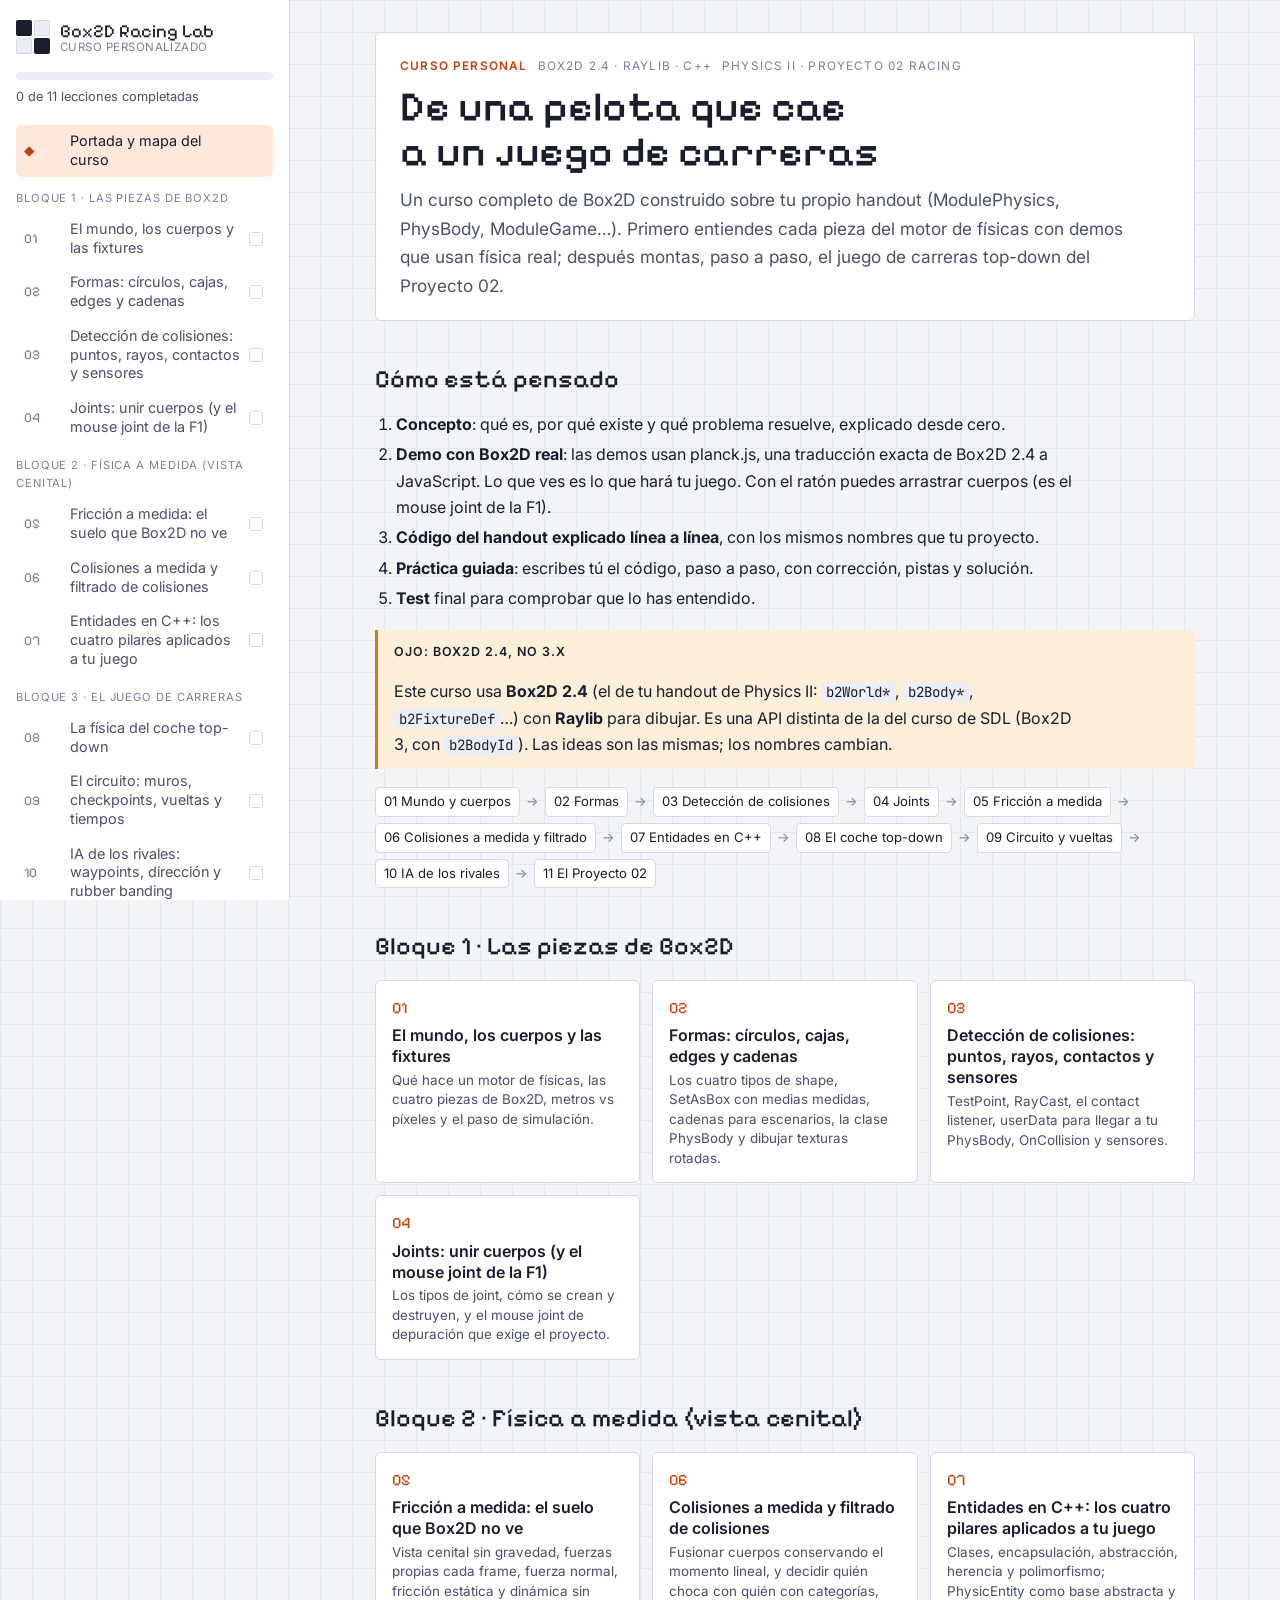
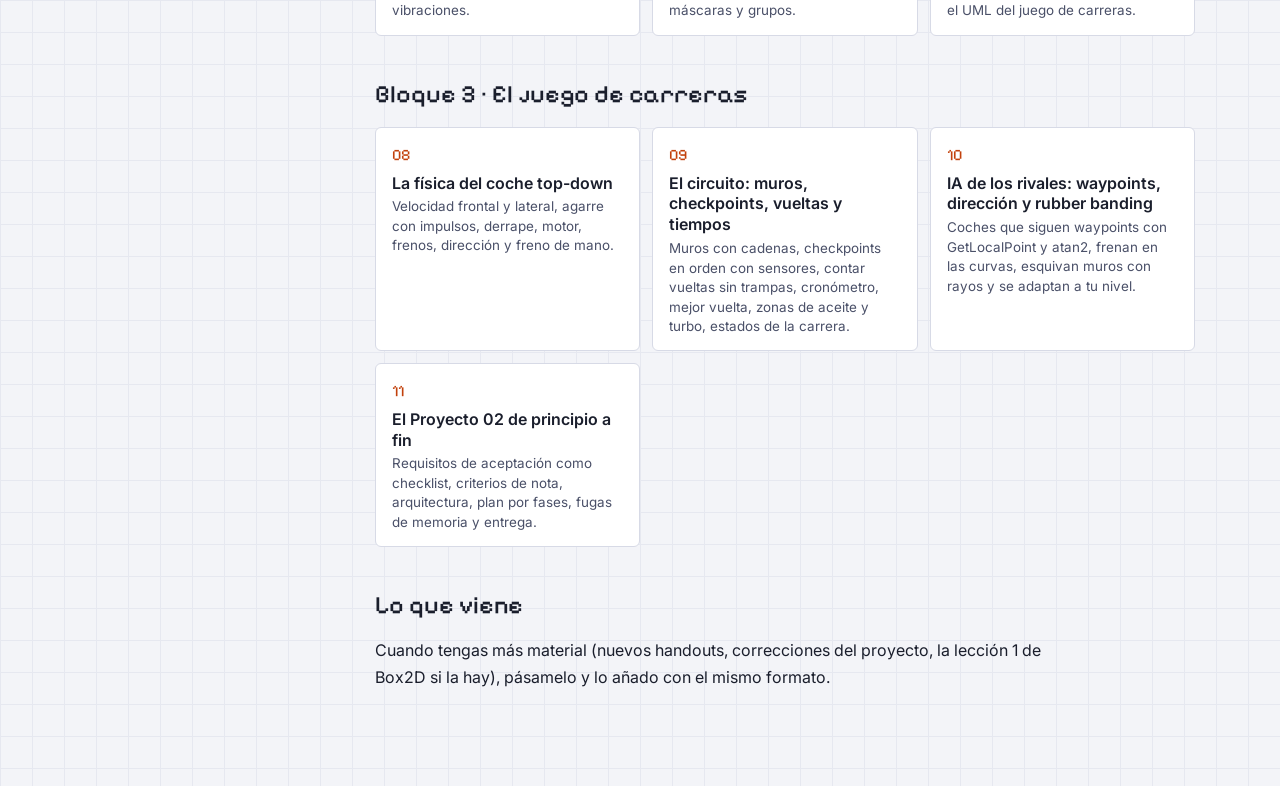
==== box2d-carreras/index.html @ 6aa29084 "Curso de Box2D para el juego de carreras (WIP: lecciones 01-11) Co-Authored-By: Claude Opus 5.5 <nor" ====
<!doctype html>
<html lang="es">
<head>
<meta charset="utf-8">
<meta name="viewport" content="width=device-width, initial-scale=1, viewport-fit=cover">
<title>Box2D Racing Lab</title>
<meta name="claude:viewport-fit-sides" content="cover">
<link rel="preconnect" href="https://fonts.googleapis.com">
<link rel="preconnect" href="https://fonts.gstatic.com" crossorigin>
<link rel="stylesheet" href="https://fonts.googleapis.com/css2?family=Inter:wght@400;500;600;700&family=JetBrains+Mono:wght@400;600&family=Pixelify+Sans:wght@400;500&display=swap">
<link rel="stylesheet" href="../css/estilo.css">
<style>
/* Este curso usa el acento del asfalto: un ámbar de carreras en vez del azul del curso SDL */
:root { --accent: #c2410c; --accent-soft: #fde8db; --accent-ink: #ffffff; }
@media (prefers-color-scheme: dark) { :root:not([data-theme="light"]) { --accent: #fb923c; --accent-soft: #3b2417; --accent-ink: #1a0f08; } }
:root[data-theme="dark"] { --accent: #fb923c; --accent-soft: #3b2417; --accent-ink: #1a0f08; }
.brand-mark i:nth-child(1) { background: var(--ink); } .brand-mark i:nth-child(4) { background: var(--ink); }
.brand-mark i:nth-child(2), .brand-mark i:nth-child(3) { background: var(--surface-2); border: 1px solid var(--line); }
.page .checklist { list-style: none; padding: 0; display: grid; gap: 6px; }
.checklist li { max-width: none; } .checklist span { min-width: 0; }
.checklist label { display: flex; gap: 10px; align-items: flex-start; cursor: pointer; }
.checklist input { margin-top: 5px; accent-color: var(--accent); }
.formula { font-family: var(--font-mono); background: var(--surface); border: 1px solid var(--line); border-radius: 6px; padding: 10px 14px; margin: 12px 0; overflow-x: auto; white-space: pre; font-size: .9rem; }
</style>
<script>
window.CURSO = {
  clave: "box2dcurso",
  titulo: "Box2D Racing Lab",
  portada({ lecciones, hechos, nota }) {
    const grupos = [...new Set(lecciones.map((l) => l.grupo))];
    return `
      <header class="lesson-head">
        <div class="eyebrow"><b>Curso personal</b><span>Box2D 2.4 · Raylib · C++</span><span>Physics II · Proyecto 02 Racing</span></div>
        <h1>De una pelota que cae a un juego de carreras</h1>
        <p class="lead">Un curso completo de Box2D construido sobre tu propio handout (ModulePhysics, PhysBody, ModuleGame…). Primero entiendes cada pieza del motor de físicas con demos que usan física real; después montas, paso a paso, el juego de carreras top-down del Proyecto 02.</p>
      </header>
      <h2>Cómo está pensado</h2>
      <ol>
        <li><strong>Concepto</strong>: qué es, por qué existe y qué problema resuelve, explicado desde cero.</li>
        <li><strong>Demo con Box2D real</strong>: las demos usan planck.js, una traducción exacta de Box2D 2.4 a JavaScript. Lo que ves es lo que hará tu juego. Con el ratón puedes arrastrar cuerpos (es el mouse joint de la F1).</li>
        <li><strong>Código del handout explicado línea a línea</strong>, con los mismos nombres que tu proyecto.</li>
        <li><strong>Práctica guiada</strong>: escribes tú el código, paso a paso, con corrección, pistas y solución.</li>
        <li><strong>Test</strong> final para comprobar que lo has entendido.</li>
      </ol>
      ${nota(`<p>Este curso usa <strong>Box2D 2.4</strong> (el de tu handout de Physics II: <code>b2World*</code>, <code>b2Body*</code>, <code>b2FixtureDef</code>…) con <strong>Raylib</strong> para dibujar. Es una API distinta de la del curso de SDL (Box2D 3, con <code>b2BodyId</code>). Las ideas son las mismas; los nombres cambian.</p>`, "warn", "Ojo: Box2D 2.4, no 3.x")}
      <div class="path">${lecciones.map((l, i) => `<span>${l.num} ${l.corto || l.titulo}</span>${i < lecciones.length - 1 ? "<i>→</i>" : ""}`).join("")}</div>
      ${grupos.map((g) => `<h2>${g}</h2><div class="cards">${lecciones.filter((l) => l.grupo === g).map((l) => `
        <a class="card ${hechos[l.id] ? "done" : ""}" href="#${l.id}"><span class="num">${l.num}</span><span class="ttl">${l.titulo}</span><span class="sum">${l.resumen}</span></a>`).join("")}</div>`).join("")}
      <h2>Lo que viene</h2>
      <p>Cuando tengas más material (nuevos handouts, correcciones del proyecto, la lección 1 de Box2D si la hay), pásamelo y lo añado con el mismo formato.</p>`;
  }
};
</script>
</head>
<body>
<div class="mobile-bar">
  <button type="button" class="btn" id="menu-btn" aria-label="Abrir temario">☰ Temario</button>
  <span class="brand-name">Box2D Racing Lab</span>
</div>
<div class="app">
  <aside class="side" id="side">
    <a class="brand" href="#inicio">
      <span class="brand-mark" aria-hidden="true"><i></i><i></i><i></i><i></i></span>
      <span class="brand-name">Box2D Racing Lab<small>CURSO PERSONALIZADO</small></span>
    </a>
    <div class="progress-box">
      <div class="bar"><span id="prog-bar"></span></div>
      <span id="prog-txt"></span>
    </div>
    <nav aria-label="Temario"><ul class="toc" id="toc"></ul></nav>
    <div class="side-foot">
      <button type="button" class="btn" id="theme-btn">Cambiar tema</button>
      <button type="button" class="btn" id="reset-btn">Reiniciar progreso</button>
    </div>
  </aside>
  <main class="main"><div class="page" id="page"></div></main>
</div>

<script src="vendor/planck.min.js"></script>
<script src="../js/nucleo.js"></script>
<script src="../js/practica.js"></script>
<script src="js/b2demo.js"></script>
<script src="js/coche.js"></script>
<!-- Lecciones -->
<script src="lecciones/B01_mundo.js"></script>
<script src="lecciones/B02_formas.js"></script>
<script src="lecciones/B03_colisiones.js"></script>
<script src="lecciones/B04_joints.js"></script>
<script src="lecciones/B05_friccion.js"></script>
<script src="lecciones/B06_filtrado.js"></script>
<script src="lecciones/B07_entidades.js"></script>
<script src="lecciones/B08_coche.js"></script>
<script src="lecciones/B09_circuito.js"></script>
<script src="lecciones/B10_ia.js"></script>
<script src="lecciones/B11_proyecto.js"></script>
<!-- Prácticas guiadas -->
<script src="practicas/Q01_mundo.js"></script>
<script src="practicas/Q02_formas.js"></script>
<script src="practicas/Q03_colisiones.js"></script>
<script src="practicas/Q04_joints.js"></script>
<script src="practicas/Q05_friccion.js"></script>
<script src="practicas/Q06_filtrado.js"></script>
<script src="practicas/Q07_entidades.js"></script>
<script src="practicas/Q08_coche.js"></script>
<script src="practicas/Q09_circuito.js"></script>
<script src="practicas/Q10_ia.js"></script>
</body>
</html>
---- css/estilo.css ----
/* Layout: barra lateral con el temario (como el panel de capas de Tiled) + columna de lectura.
   Fondo con rejilla de 32px que recuerda a un mapa de tiles. */
:root {
  --bg: #f3f4f8;
  --bg-grid: #e6e8f0;
  --surface: #ffffff;
  --surface-2: #eceef5;
  --ink: #1a1e2c;
  --ink-2: #4a5068;
  --ink-3: #7a8097;
  --line: #d7dae6;
  --accent: #3552c8;
  --accent-ink: #ffffff;
  --accent-soft: #e2e7fb;
  --amber: #c97d12;
  --amber-soft: #fbefd9;
  --ok: #1f8a4c;
  --ok-soft: #dcf2e4;
  --bad: #c0392b;
  --bad-soft: #f9e1de;
  --code-bg: #1d2130;
  --code-ink: #e3e6f0;
  --code-com: #7f88a6;
  --code-kw: #8fb3ff;
  --code-ty: #7fd6c2;
  --code-str: #f2c27b;
  --code-num: #f59e8b;
  --code-fn: #d5b8ff;
  --code-pp: #f08bb4;
  --font-display: "Pixelify Sans", "Space Grotesk", system-ui, sans-serif;
  --font-body: "Inter", system-ui, -apple-system, "Segoe UI", sans-serif;
  --font-mono: "JetBrains Mono", ui-monospace, "Cascadia Code", Consolas, monospace;
  --radius: 6px;
  --side-w: 290px;
}
@media (prefers-color-scheme: dark) {
  :root:not([data-theme="light"]) {
    --bg: #12141c; --bg-grid: #1a1d28; --surface: #1a1d28; --surface-2: #232736;
    --ink: #e7e9f2; --ink-2: #b2b7cb; --ink-3: #7f8499; --line: #2e3345;
    --accent: #7e95ff; --accent-ink: #10131c; --accent-soft: #252c4d;
    --amber: #f0b44c; --amber-soft: #3a2f1a; --ok: #4cc782; --ok-soft: #173325;
    --bad: #f07b6e; --bad-soft: #3a1f1d; --code-bg: #0d0f15;
    color-scheme: dark;
  }
}
:root[data-theme="dark"] {
  --bg: #12141c; --bg-grid: #1a1d28; --surface: #1a1d28; --surface-2: #232736;
  --ink: #e7e9f2; --ink-2: #b2b7cb; --ink-3: #7f8499; --line: #2e3345;
  --accent: #7e95ff; --accent-ink: #10131c; --accent-soft: #252c4d;
  --amber: #f0b44c; --amber-soft: #3a2f1a; --ok: #4cc782; --ok-soft: #173325;
  --bad: #f07b6e; --bad-soft: #3a1f1d; --code-bg: #0d0f15;
  color-scheme: dark;
}

* { box-sizing: border-box; }
html, body { margin: 0; }
body {
  background-color: var(--bg);
  background-image:
    linear-gradient(var(--bg-grid) 1px, transparent 1px),
    linear-gradient(90deg, var(--bg-grid) 1px, transparent 1px);
  background-size: 32px 32px;
  color: var(--ink);
  font-family: var(--font-body);
  font-size: 16px;
  line-height: 1.65;
}
body::before {
  content: ""; position: fixed; inset: 0 0 auto; height: env(safe-area-inset-top, 0px);
  z-index: 50; background: var(--surface);
}
a { color: var(--accent); }
:focus-visible { outline: 2px solid var(--accent); outline-offset: 2px; }

/* ---------- Estructura ---------- */
.app { display: grid; grid-template-columns: var(--side-w) minmax(0, 1fr); min-height: 100vh; }
.side {
  position: sticky; top: env(safe-area-inset-top, 0px); height: 100vh; overflow-y: auto;
  background: var(--surface); border-right: 1px solid var(--line);
  padding-block: 20px; padding-left: max(16px, env(safe-area-inset-left, 0px)); padding-right: 16px;
  display: flex; flex-direction: column; gap: 18px;
}
.brand { display: flex; align-items: center; gap: 10px; text-decoration: none; color: var(--ink); }
.brand-mark {
  width: 34px; height: 34px; flex: none; display: grid; grid-template-columns: repeat(2, 1fr); gap: 2px;
}
.brand-mark i { background: var(--accent); border-radius: 2px; }
.brand-mark i:nth-child(2) { background: var(--amber); }
.brand-mark i:nth-child(3) { background: var(--ink-3); }
.brand-name { font-family: var(--font-display); font-size: 1.15rem; line-height: 1.1; }
.brand-name small { display: block; font-family: var(--font-body); font-size: .72rem; color: var(--ink-3); letter-spacing: .04em; }

.progress-box { display: grid; gap: 6px; font-size: .8rem; color: var(--ink-2); }
.bar { height: 8px; background: var(--surface-2); border-radius: 99px; overflow: hidden; }
.bar > span { display: block; height: 100%; background: var(--accent); width: 0; transition: width .3s; }

.toc { list-style: none; margin: 0; padding: 0; display: grid; gap: 2px; }
.toc-group { font-size: .7rem; text-transform: uppercase; letter-spacing: .08em; color: var(--ink-3); margin: 10px 0 4px; }
.toc a {
  display: grid; grid-template-columns: 38px minmax(0, 1fr) 16px; align-items: center; gap: 8px;
  padding: 7px 8px; border-radius: var(--radius); text-decoration: none; color: var(--ink-2); font-size: .9rem; line-height: 1.3;
}
.toc a:hover { background: var(--surface-2); color: var(--ink); }
.toc a.active { background: var(--accent-soft); color: var(--ink); }
.toc .num { font-family: var(--font-display); font-size: .85rem; color: var(--ink-3); }
.toc a.active .num { color: var(--accent); }
.toc .check { width: 14px; height: 14px; border: 1.5px solid var(--line); border-radius: 3px; }
.toc a.done .check { background: var(--ok); border-color: var(--ok); }
.side-foot { margin-top: auto; display: flex; gap: 8px; flex-wrap: wrap; }

.btn {
  font: inherit; font-size: .85rem; cursor: pointer; border-radius: var(--radius);
  border: 1px solid var(--line); background: var(--surface); color: var(--ink); padding: 6px 12px;
  display: inline-flex; align-items: center; gap: 6px; text-decoration: none; line-height: 1.3;
}
.btn:hover { border-color: var(--accent); }
.btn.primary { background: var(--accent); color: var(--accent-ink); border-color: var(--accent); }
.btn.on { background: var(--accent-soft); border-color: var(--accent); }
.btn:disabled { opacity: .45; cursor: default; }

.main { min-width: 0; padding-block: 32px 80px; padding-left: max(16px, env(safe-area-inset-left, 0px)); padding-right: max(16px, env(safe-area-inset-right, 0px)); }
.page { max-width: 820px; margin: 0 auto; }
.mobile-bar { display: none; }

/* ---------- Tipografía de la lección ---------- */
.lesson-head { background: var(--surface); border: 1px solid var(--line); border-radius: var(--radius); padding: 24px 24px 20px; margin-bottom: 28px; }
.eyebrow { font-size: .74rem; letter-spacing: .1em; text-transform: uppercase; color: var(--ink-3); display: flex; gap: 10px; flex-wrap: wrap; }
.eyebrow b { color: var(--accent); font-weight: 600; }
h1 { font-family: var(--font-display); font-weight: 500; font-size: clamp(1.9rem, 4vw, 2.6rem); line-height: 1.1; margin: 8px 0 10px; text-wrap: balance; }
h2 { font-family: var(--font-display); font-weight: 500; font-size: 1.55rem; line-height: 1.2; margin: 44px 0 10px; text-wrap: balance; }
h3 { font-size: 1.08rem; margin: 26px 0 6px; text-wrap: balance; }
.lead { font-size: 1.08rem; color: var(--ink-2); margin: 0; max-width: 65ch; }
.page p, .page li { max-width: 68ch; }
.page ul, .page ol { padding-left: 1.3em; }
.page li + li { margin-top: 4px; }
code { overflow-wrap: anywhere; font-family: var(--font-mono); font-size: .88em; background: var(--surface-2); padding: 1px 5px; border-radius: 4px; }
kbd { font-family: var(--font-mono); font-size: .8em; border: 1px solid var(--line); border-bottom-width: 2px; border-radius: 4px; padding: 0 5px; background: var(--surface); }
.goals { display: grid; grid-template-columns: repeat(auto-fit, minmax(220px, 1fr)); gap: 10px; margin-top: 18px; padding: 0; list-style: none; }
.goals li { margin: 0; font-size: .9rem; color: var(--ink-2); padding-left: 22px; position: relative; max-width: none; }
.goals li::before { content: ""; position: absolute; left: 0; top: .45em; width: 10px; height: 10px; background: var(--accent); border-radius: 2px; }

/* ---------- Bloques ---------- */
.note { border-left: 3px solid var(--accent); background: var(--accent-soft); padding: 12px 16px; border-radius: 0 var(--radius) var(--radius) 0; margin: 18px 0; }
.note.warn { border-color: var(--amber); background: var(--amber-soft); }
.note.game { border-color: var(--ok); background: var(--ok-soft); }
.note > :first-child { margin-top: 0; } .note > :last-child { margin-bottom: 0; }
.note-title { font-weight: 600; font-size: .78rem; letter-spacing: .08em; text-transform: uppercase; display: block; margin-bottom: 4px; }

.code { margin: 16px 0; border-radius: var(--radius); overflow: hidden; background: var(--code-bg); }
.code-head { display: flex; justify-content: space-between; align-items: center; gap: 8px; padding: 6px 12px; font-family: var(--font-mono); font-size: .75rem; color: var(--code-com); border-bottom: 1px solid rgba(255,255,255,.07); }
.code-head button { font: inherit; background: none; border: 1px solid rgba(255,255,255,.15); color: var(--code-ink); border-radius: 4px; padding: 2px 8px; cursor: pointer; }
.code pre { margin: 0; padding: 14px 16px; overflow-x: auto; color: var(--code-ink); font-family: var(--font-mono); font-size: .84rem; line-height: 1.6; tab-size: 4; }
.code pre code { background: none; padding: 0; font-size: inherit; overflow-wrap: normal; }
.t-com { color: var(--code-com); font-style: italic; } .t-kw { color: var(--code-kw); } .t-ty { color: var(--code-ty); }
.t-str { color: var(--code-str); } .t-num { color: var(--code-num); } .t-fn { color: var(--code-fn); } .t-pp { color: var(--code-pp); }
.t-tag { color: var(--code-kw); } .t-attr { color: var(--code-ty); } .t-hl { background: rgba(255, 214, 102, .16); display: inline-block; width: 100%; }

.todo { border: 1px solid var(--line); background: var(--surface); border-radius: var(--radius); padding: 16px 18px; margin: 18px 0; }
.todo-head { display: flex; gap: 10px; align-items: baseline; flex-wrap: wrap; }
.todo-tag { font-family: var(--font-display); color: var(--amber); font-size: 1rem; }
.todo-file { font-family: var(--font-mono); font-size: .78rem; color: var(--ink-3); }
.todo > p { margin: 8px 0; }
details.sol { margin-top: 10px; }
details.sol > summary { cursor: pointer; color: var(--accent); font-weight: 600; font-size: .9rem; }
details.sol[open] > summary { margin-bottom: 4px; }

table.t { border-collapse: collapse; width: 100%; font-size: .9rem; margin: 14px 0; }
.table-wrap { overflow-x: auto; }
table.t th, table.t td { text-align: left; padding: 8px 10px; border-bottom: 1px solid var(--line); vertical-align: top; }
table.t th { font-size: .75rem; letter-spacing: .06em; text-transform: uppercase; color: var(--ink-3); font-weight: 600; }

/* ---------- Demos ---------- */
.demo { background: var(--surface); border: 1px solid var(--line); border-radius: var(--radius); margin: 22px 0; overflow: hidden; }
.demo-head { padding: 12px 16px; border-bottom: 1px solid var(--line); display: flex; justify-content: space-between; gap: 10px; flex-wrap: wrap; align-items: baseline; }
.demo-title { font-family: var(--font-display); font-size: 1.05rem; }
.demo-hint { font-size: .8rem; color: var(--ink-3); }
.demo-body { padding: 14px 16px; display: grid; gap: 12px; }
.demo canvas { display: block; width: 100%; max-width: 100%; border-radius: 4px; background: var(--surface-2); touch-action: none; }
.demo canvas:focus-visible { outline: 2px solid var(--accent); }
.controls { display: flex; flex-wrap: wrap; gap: 8px 14px; align-items: center; font-size: .88rem; }
.controls label { display: inline-flex; align-items: center; gap: 8px; }
.controls input[type="range"] { width: 140px; accent-color: var(--accent); }
.controls select { font: inherit; font-size: .85rem; padding: 4px 6px; border-radius: 4px; border: 1px solid var(--line); background: var(--surface); color: var(--ink); }
.readout { display: flex; flex-wrap: wrap; gap: 8px; font-family: var(--font-mono); font-size: .8rem; font-variant-numeric: tabular-nums; }
.readout span { background: var(--surface-2); padding: 3px 8px; border-radius: 4px; }
.readout b { color: var(--accent); font-weight: 600; }
.log { font-family: var(--font-mono); font-size: .78rem; background: var(--code-bg); color: var(--code-ink); border-radius: 4px; padding: 10px 12px; max-height: 190px; overflow-y: auto; white-space: pre-wrap; margin: 0; }
.split { display: grid; grid-template-columns: repeat(auto-fit, minmax(260px, 1fr)); gap: 12px; }
.split > * { min-width: 0; }
textarea.xml { width: 100%; min-height: 260px; font-family: var(--font-mono); font-size: .8rem; line-height: 1.5; border: 1px solid var(--line); border-radius: 4px; padding: 10px; background: var(--surface-2); color: var(--ink); resize: vertical; }
input.query { width: 100%; font-family: var(--font-mono); font-size: .82rem; padding: 7px 10px; border: 1px solid var(--line); border-radius: 4px; background: var(--surface-2); color: var(--ink); }

/* ---------- Quiz ---------- */
.quiz { display: grid; gap: 14px; margin: 16px 0; }
.q { background: var(--surface); border: 1px solid var(--line); border-radius: var(--radius); padding: 14px 16px; }
.q-text { font-weight: 600; margin: 0 0 10px; }
.q-opts { display: grid; gap: 6px; }
.q-opts button { text-align: left; font: inherit; font-size: .92rem; padding: 8px 12px; border-radius: 5px; border: 1px solid var(--line); background: var(--surface); color: var(--ink); cursor: pointer; }
.q-opts button:hover:not(:disabled) { border-color: var(--accent); }
.q-opts button.right { background: var(--ok-soft); border-color: var(--ok); }
.q-opts button.wrong { background: var(--bad-soft); border-color: var(--bad); }
.q-opts button:disabled { cursor: default; }
.q-exp { margin: 10px 0 0; font-size: .9rem; color: var(--ink-2); }

.lesson-foot { display: flex; justify-content: space-between; gap: 10px; flex-wrap: wrap; margin-top: 48px; padding-top: 20px; border-top: 1px solid var(--line); }
.done-toggle.on { background: var(--ok); border-color: var(--ok); color: #fff; }

/* ---------- Portada ---------- */
.cards { display: grid; grid-template-columns: repeat(auto-fill, minmax(230px, 1fr)); gap: 12px; margin: 18px 0; }
.card { background: var(--surface); border: 1px solid var(--line); border-radius: var(--radius); padding: 14px 16px; text-decoration: none; color: var(--ink); display: grid; gap: 4px; align-content: start; }
.card:hover { border-color: var(--accent); }
.card .num { font-family: var(--font-display); color: var(--accent); }
.card .ttl { font-weight: 600; line-height: 1.3; }
.card .sum { font-size: .84rem; color: var(--ink-2); line-height: 1.45; }
.card.done .num::after { content: " ✓"; color: var(--ok); }
.path { display: flex; flex-wrap: wrap; gap: 6px; align-items: center; font-size: .82rem; margin: 10px 0; }
.path span { background: var(--surface); border: 1px solid var(--line); border-radius: 4px; padding: 3px 8px; }
.path i { color: var(--ink-3); font-style: normal; }

@media (max-width: 900px) {
  .app { grid-template-columns: minmax(0, 1fr); }
  .side { position: fixed; inset: 0 auto 0 0; width: min(320px, 88vw); z-index: 40; transform: translateX(-102%); transition: transform .2s; box-shadow: 0 0 40px rgba(0,0,0,.25); padding-top: calc(20px + env(safe-area-inset-top, 0px)); }
  .side.open { transform: none; }
  .mobile-bar {
    display: flex; align-items: center; justify-content: space-between; gap: 10px; position: sticky; top: env(safe-area-inset-top, 0px); z-index: 30;
    background: var(--surface); border-bottom: 1px solid var(--line);
    padding-block: 10px; padding-left: max(16px, env(safe-area-inset-left, 0px)); padding-right: max(16px, env(safe-area-inset-right, 0px));
  }
  .main { padding-top: 20px; }
  .lesson-head { padding: 18px 16px; }
}
@media (prefers-reduced-motion: reduce) { * { transition: none !important; scroll-behavior: auto !important; } }

/* ---------- Práctica guiada ---------- */
.head-actions { display: flex; flex-wrap: wrap; gap: 10px; align-items: center; margin-top: 18px; font-size: .85rem; color: var(--ink-3); }
.prac { margin: 48px 0 24px; border: 2px solid var(--accent); border-radius: var(--radius); background: var(--surface); overflow: hidden; scroll-margin-top: 70px; }
.prac-head { padding: 18px 20px; background: var(--accent-soft); border-bottom: 1px solid var(--line); }
.prac-eyebrow { font-size: .72rem; letter-spacing: .1em; text-transform: uppercase; color: var(--accent); font-weight: 600; }
.prac-prog { display: flex; align-items: center; gap: 12px; margin-top: 12px; font-size: .82rem; color: var(--ink-2); flex-wrap: wrap; }
.prac-prog .bar { flex: 1 1 140px; background: var(--surface); }
.paso { padding: 18px 20px; border-top: 1px solid var(--line); }
.paso:first-of-type { border-top: 0; }
.paso.resuelto { opacity: .78; }
.paso.actual { background: var(--surface); }
.paso h3 { margin-top: 2px; }
.paso-num { font-family: var(--font-display); color: var(--amber); font-size: .95rem; }
.slot { font: inherit; font-family: var(--font-mono); font-size: .84rem; color: var(--code-str); background: rgba(255,255,255,.07); border: 1px dashed var(--code-com); border-radius: 3px; padding: 0 4px; margin: 0 1px; max-width: 100%; }
.slot:focus { outline: 2px solid var(--code-kw); outline-offset: 1px; border-style: solid; }
.slot.good { border: 1px solid #4cc782; color: #9be7b8; }
.slot.bad { border: 1px solid #f07b6e; background: rgba(240,123,110,.15); }
.prac-ta { width: 100%; min-height: 120px; font-family: var(--font-mono); font-size: .84rem; line-height: 1.6; tab-size: 4; background: var(--code-bg); color: var(--code-ink); border: 2px dashed var(--code-com); border-radius: var(--radius); padding: 12px 14px; resize: vertical; margin: 4px 0 8px; }
.prac-ta:focus { outline: none; border-style: solid; border-color: var(--code-kw); }
.prac-ta.good { border: 2px solid var(--ok); }
.prac-ta.bad { border: 2px solid var(--bad); }
.paso-btns { display: flex; flex-wrap: wrap; gap: 8px; margin-top: 10px; }
.paso-pistas { display: grid; gap: 6px; margin-top: 10px; }
.pista { background: var(--amber-soft); border-left: 3px solid var(--amber); padding: 8px 12px; border-radius: 0 4px 4px 0; font-size: .92rem; }
.paso-fb { margin-top: 12px; padding: 12px 14px; border-radius: var(--radius); font-size: .93rem; display: grid; gap: 8px; justify-items: start; }
.paso-fb ul { margin: 0; padding-left: 1.2em; }
.paso-fb.ok { background: var(--ok-soft); border: 1px solid var(--ok); }
.paso-fb.bad { background: var(--bad-soft); border: 1px solid var(--bad); }
.paso-fb.info { background: var(--amber-soft); border: 1px solid var(--amber); }
.porque { color: var(--ink-2); }
.prac-fin { padding: 18px 20px; background: var(--ok-soft); border-top: 1px solid var(--ok); }
/* Sin ligaduras: que "->" y "!=" se vean tal cual se escriben */
code, pre, kbd, .slot, .prac-ta, textarea.xml, input.query, .log, .readout { font-variant-ligatures: none; font-feature-settings: "liga" 0, "calt" 0; }
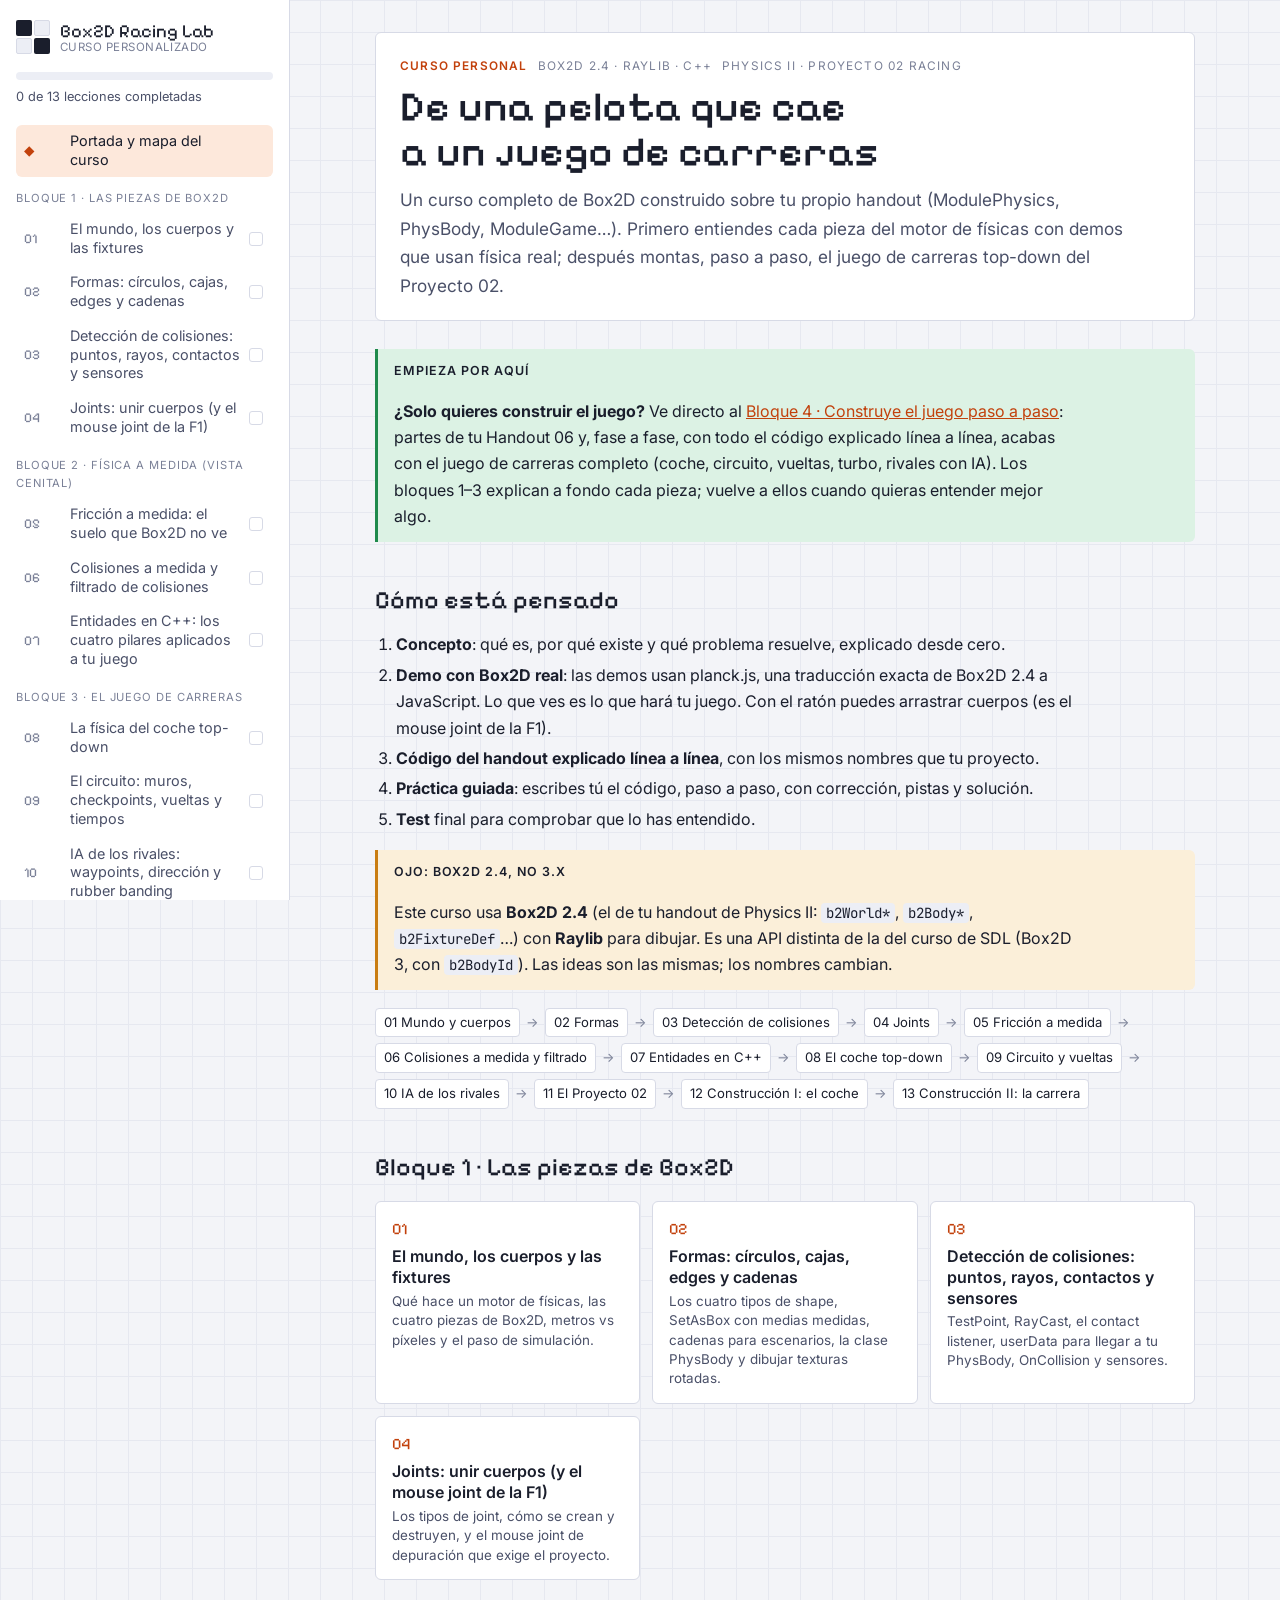
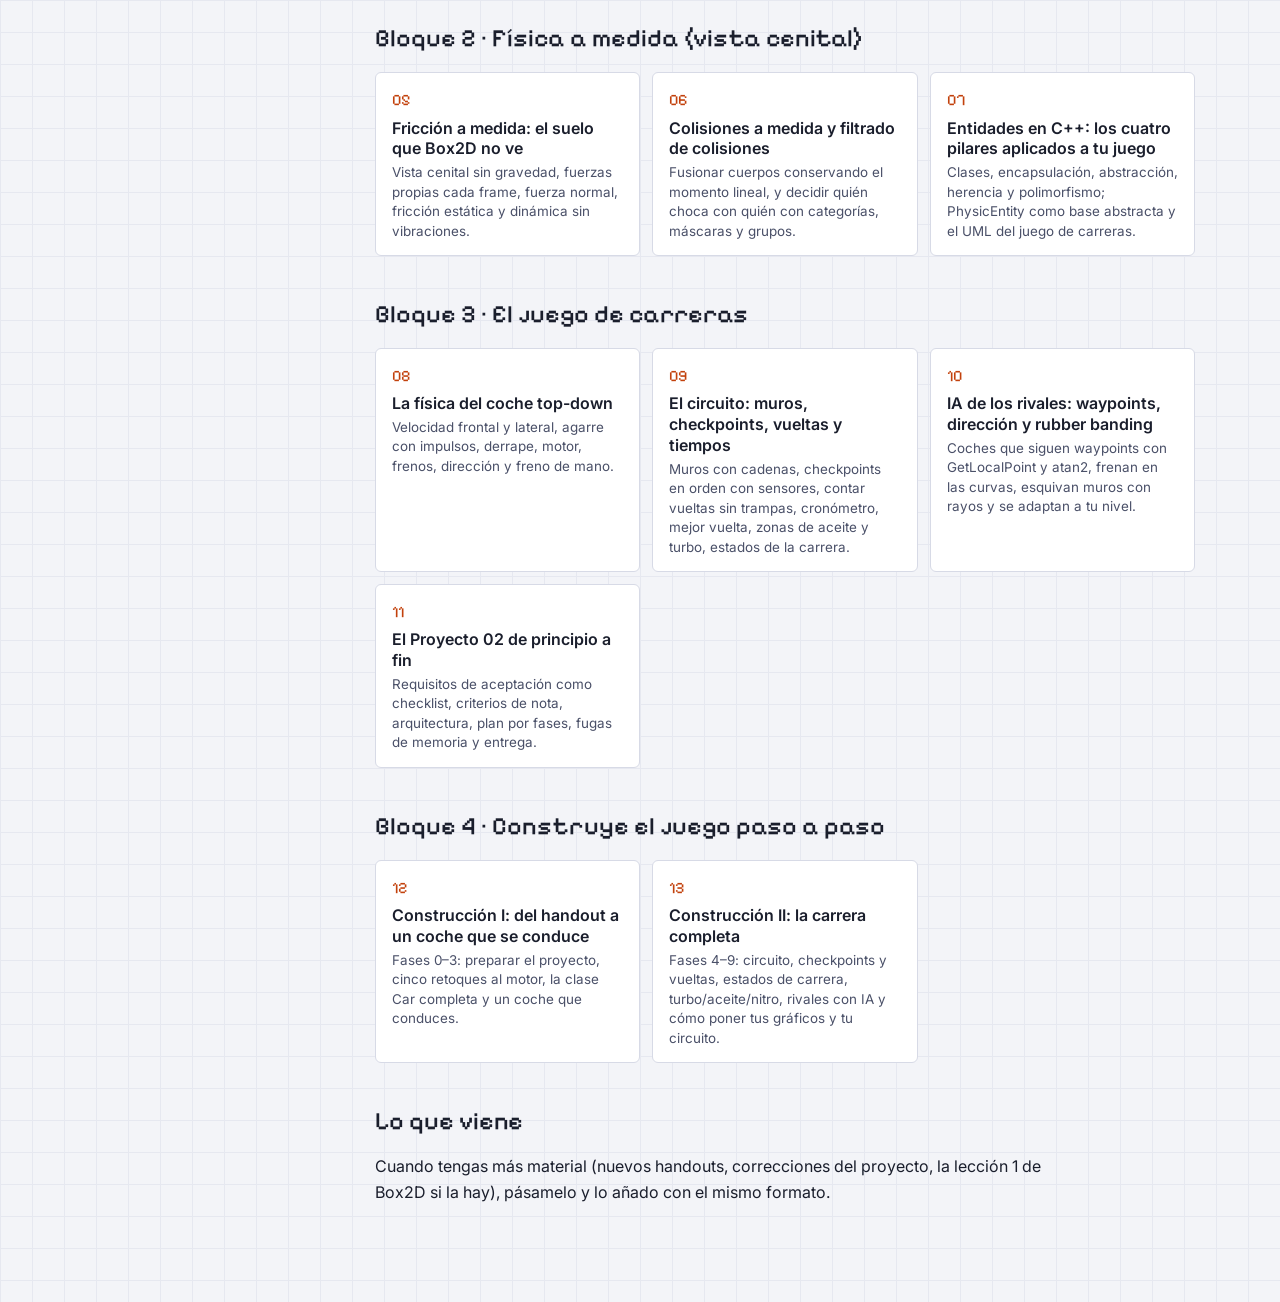
==== commit a3f92c5f: "Guía de construcción del juego de carreras paso a paso (fases 0-9) con código verificado Juego compl" ====
--- a/box2d-carreras/index.html
+++ b/box2d-carreras/index.html
@@ -34,6 +34,7 @@
         <h1>De una pelota que cae a un juego de carreras</h1>
         <p class="lead">Un curso completo de Box2D construido sobre tu propio handout (ModulePhysics, PhysBody, ModuleGame…). Primero entiendes cada pieza del motor de físicas con demos que usan física real; después montas, paso a paso, el juego de carreras top-down del Proyecto 02.</p>
       </header>
+      ${nota(`<p><strong>¿Solo quieres construir el juego?</strong> Ve directo al <a href="#b12">Bloque 4 · Construye el juego paso a paso</a>: partes de tu Handout 06 y, fase a fase, con todo el código explicado línea a línea, acabas con el juego de carreras completo (coche, circuito, vueltas, turbo, rivales con IA). Los bloques 1–3 explican a fondo cada pieza; vuelve a ellos cuando quieras entender mejor algo.</p>`, "game", "Empieza por aquí")}
       <h2>Cómo está pensado</h2>
       <ol>
         <li><strong>Concepto</strong>: qué es, por qué existe y qué problema resuelve, explicado desde cero.</li>
@@ -93,6 +94,8 @@
 <script src="lecciones/B09_circuito.js"></script>
 <script src="lecciones/B10_ia.js"></script>
 <script src="lecciones/B11_proyecto.js"></script>
+<script src="lecciones/B12_construir1.js"></script>
+<script src="lecciones/B13_construir2.js"></script>
 <!-- Prácticas guiadas -->
 <script src="practicas/Q01_mundo.js"></script>
 <script src="practicas/Q02_formas.js"></script>
--- a/css/estilo.css
+++ b/css/estilo.css
@@ -264,3 +264,40 @@
 .prac-fin { padding: 18px 20px; background: var(--ok-soft); border-top: 1px solid var(--ok); }
 /* Sin ligaduras: que "->" y "!=" se vean tal cual se escriben */
 code, pre, kbd, .slot, .prac-ta, textarea.xml, input.query, .log, .readout { font-variant-ligatures: none; font-feature-settings: "liga" 0, "calt" 0; }
+
+/* ---------- Sección "A fondo" (nivel experto) ---------- */
+.fondo { margin: 48px 0 8px; border-top: 3px double var(--ink-3); padding-top: 6px; }
+.fondo-eyebrow { display: inline-block; font-size: .72rem; letter-spacing: .1em; text-transform: uppercase; font-weight: 600; color: var(--accent-ink); background: var(--ink); padding: 3px 10px; border-radius: 3px; margin-top: 10px; }
+:root[data-theme="dark"] .fondo-eyebrow { color: var(--bg); }
+@media (prefers-color-scheme: dark) { :root:not([data-theme="light"]) .fondo-eyebrow { color: var(--bg); } }
+.fondo h2 { margin-top: 26px; }
+.formula { font-family: var(--font-mono); background: var(--surface); border: 1px solid var(--line); border-radius: 6px; padding: 10px 14px; margin: 12px 0; overflow-x: auto; white-space: pre; font-size: .9rem; font-variant-ligatures: none; }
+details.reto { background: var(--surface); border: 1px solid var(--line); border-radius: var(--radius); padding: 12px 16px; margin: 10px 0; }
+details.reto > summary { cursor: pointer; font-weight: 600; }
+details.reto > summary span { color: var(--amber); font-family: var(--font-display); margin-right: 8px; }
+
+/* ---------- Examen ---------- */
+.ex-bar { position: sticky; top: env(safe-area-inset-top, 0px); z-index: 20; background: var(--surface); border: 1px solid var(--line); border-radius: var(--radius); padding: 10px 14px; display: flex; gap: 14px; align-items: center; flex-wrap: wrap; font-size: .9rem; margin-bottom: 18px; }
+.ex-bar .bar { flex: 1 1 120px; }
+.ex-time { font-family: var(--font-mono); font-variant-numeric: tabular-nums; font-weight: 600; }
+.ex-time.poco { color: var(--bad); }
+.ex-q { background: var(--surface); border: 1px solid var(--line); border-radius: var(--radius); padding: 16px 18px; margin: 14px 0; }
+.ex-q.ok { border-color: var(--ok); } .ex-q.mal { border-color: var(--bad); }
+.ex-meta { display: flex; gap: 10px; flex-wrap: wrap; font-size: .72rem; letter-spacing: .06em; text-transform: uppercase; color: var(--ink-3); margin-bottom: 6px; }
+.ex-meta b { color: var(--accent); }
+.ex-enun { font-weight: 600; margin: 0 0 10px; max-width: none; }
+.ex-enun code { font-weight: 400; }
+.ex-ops { display: grid; gap: 6px; }
+.ex-ops label { display: flex; gap: 10px; align-items: flex-start; padding: 8px 12px; border: 1px solid var(--line); border-radius: 5px; cursor: pointer; font-size: .93rem; }
+.ex-ops label:hover { border-color: var(--accent); }
+.ex-ops input { margin-top: 5px; accent-color: var(--accent); }
+.ex-ops label.right { background: var(--ok-soft); border-color: var(--ok); }
+.ex-ops label.wrong { background: var(--bad-soft); border-color: var(--bad); }
+.ex-num { font: inherit; font-family: var(--font-mono); padding: 7px 10px; border: 1px solid var(--line); border-radius: 5px; background: var(--surface-2); color: var(--ink); width: 150px; }
+.ex-fb { margin-top: 12px; padding: 10px 12px; border-radius: 5px; font-size: .92rem; background: var(--surface-2); }
+.ex-fb.ok { background: var(--ok-soft); } .ex-fb.mal { background: var(--bad-soft); }
+.ex-nota { font-family: var(--font-display); font-size: 3.2rem; line-height: 1; }
+.ex-res { display: grid; grid-template-columns: repeat(auto-fit, minmax(240px, 1fr)); gap: 18px; align-items: center; }
+.ex-temas { display: grid; gap: 8px; font-size: .88rem; }
+.ex-tema { display: grid; grid-template-columns: minmax(0, 1fr) 90px 44px; gap: 10px; align-items: center; }
+.ex-tema .bar > span { width: 0; }
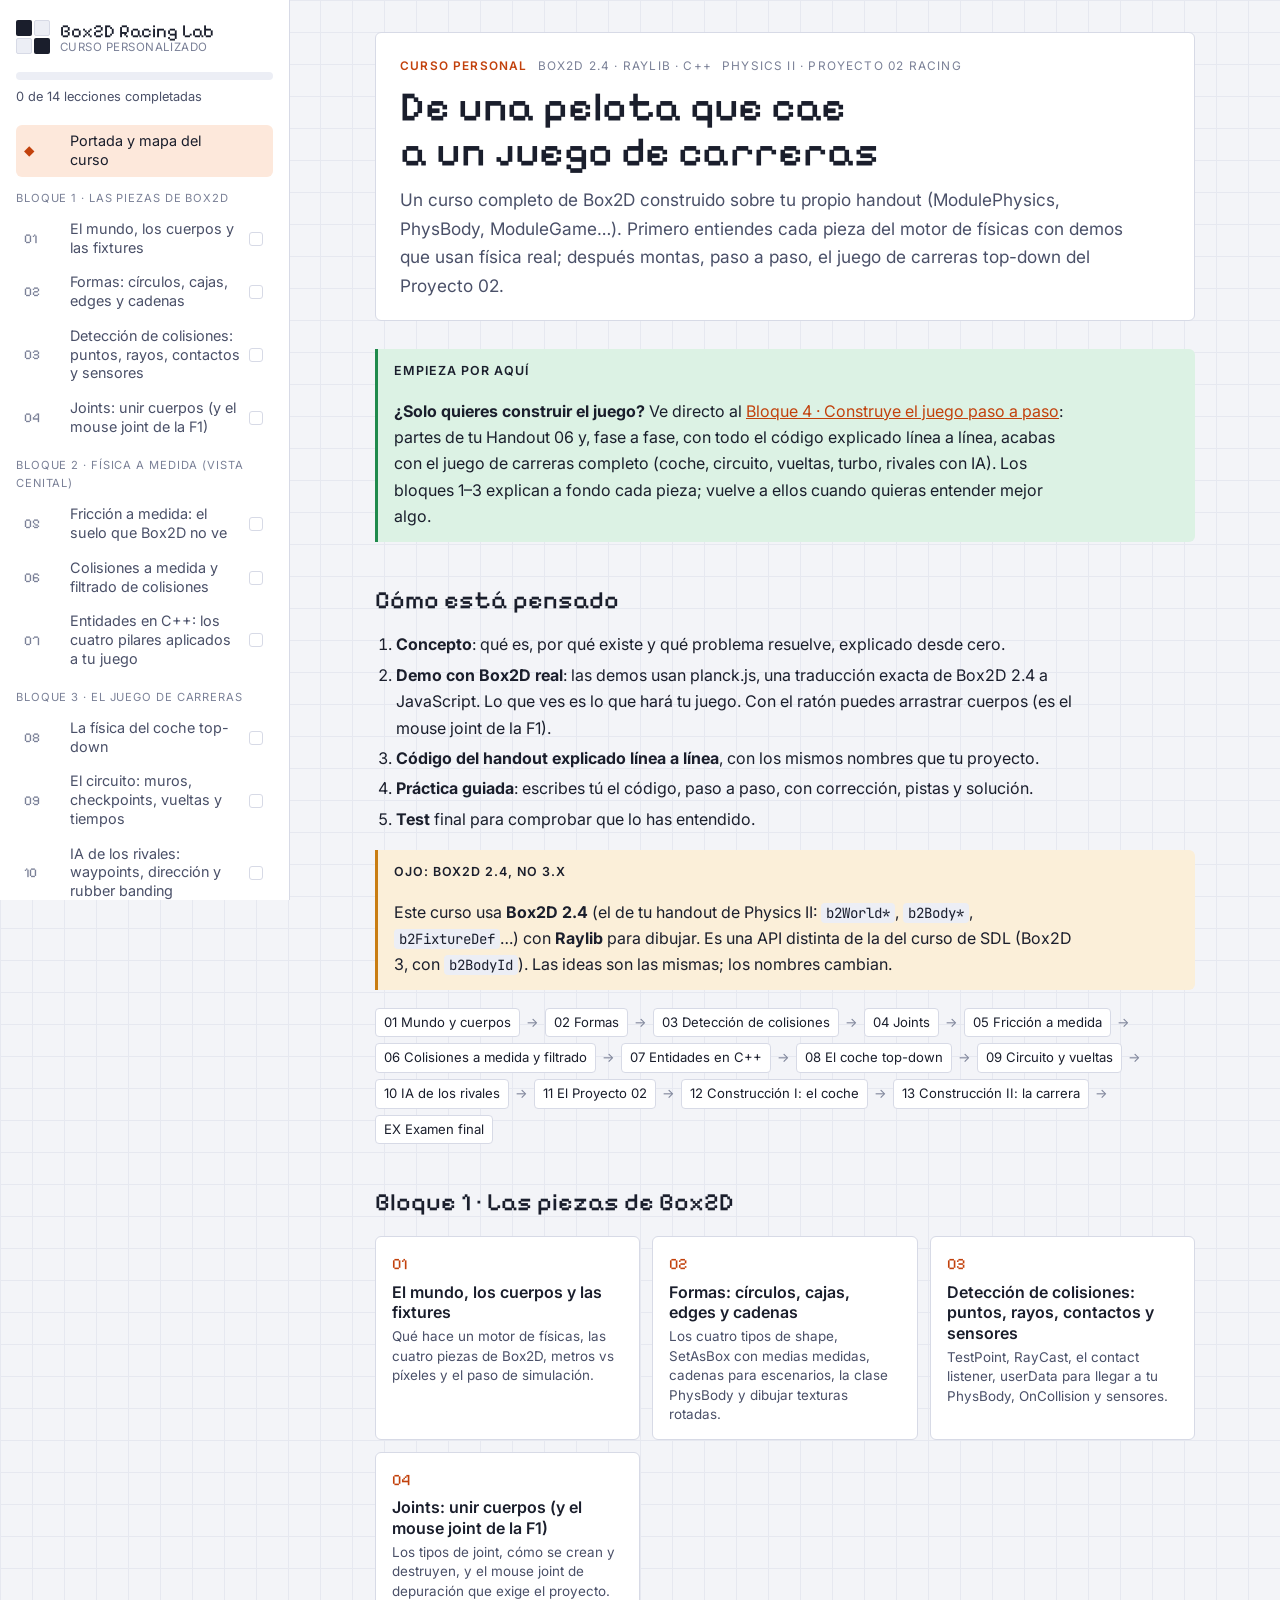
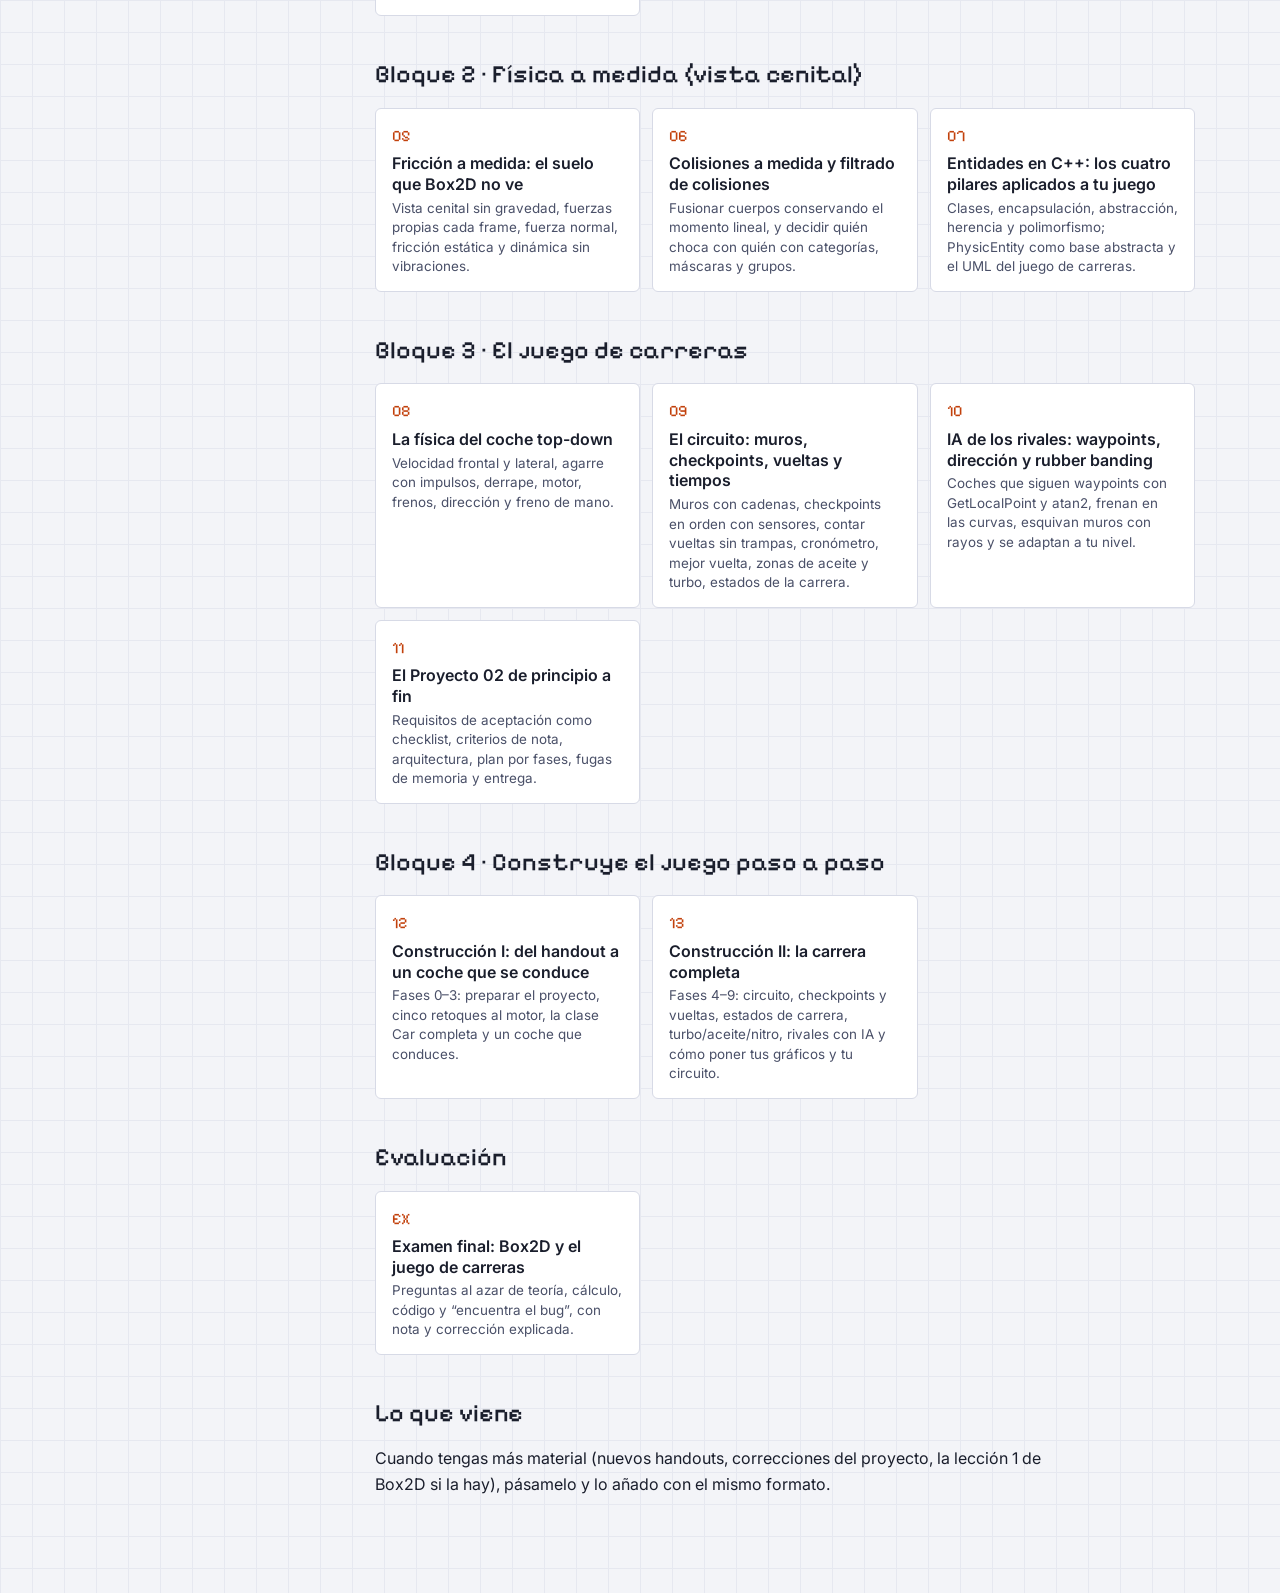
==== commit 8dd6f50d: "Examen final del curso de Box2D (51 preguntas: teoría, cálculo, código y bugs) Co-Authored-By: Claud" ====
--- a/box2d-carreras/index.html
+++ b/box2d-carreras/index.html
@@ -80,6 +80,7 @@
 <script src="vendor/planck.min.js"></script>
 <script src="../js/nucleo.js"></script>
 <script src="../js/practica.js"></script>
+<script src="../js/examen.js"></script>
 <script src="js/b2demo.js"></script>
 <script src="js/coche.js"></script>
 <!-- Lecciones -->
@@ -96,6 +97,7 @@
 <script src="lecciones/B11_proyecto.js"></script>
 <script src="lecciones/B12_construir1.js"></script>
 <script src="lecciones/B13_construir2.js"></script>
+<script src="examen/banco.js"></script>
 <!-- Prácticas guiadas -->
 <script src="practicas/Q01_mundo.js"></script>
 <script src="practicas/Q02_formas.js"></script>
